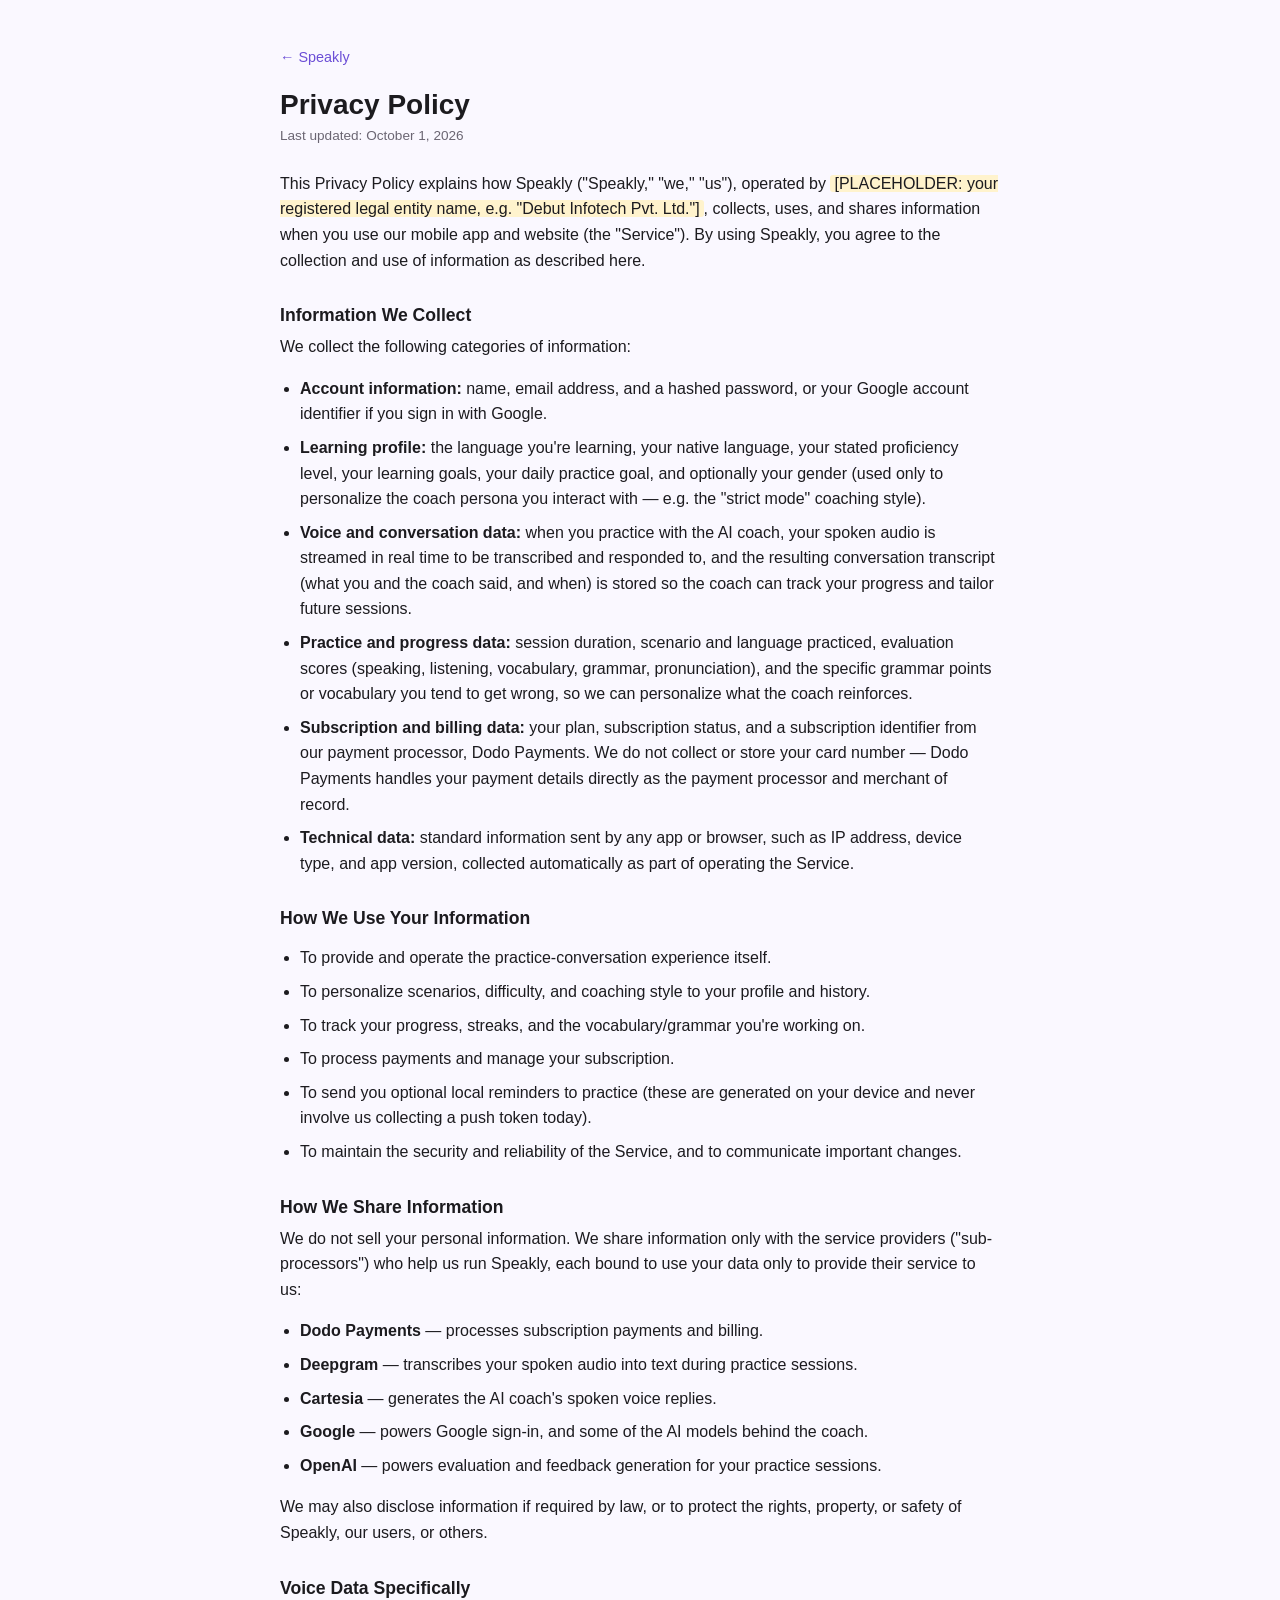
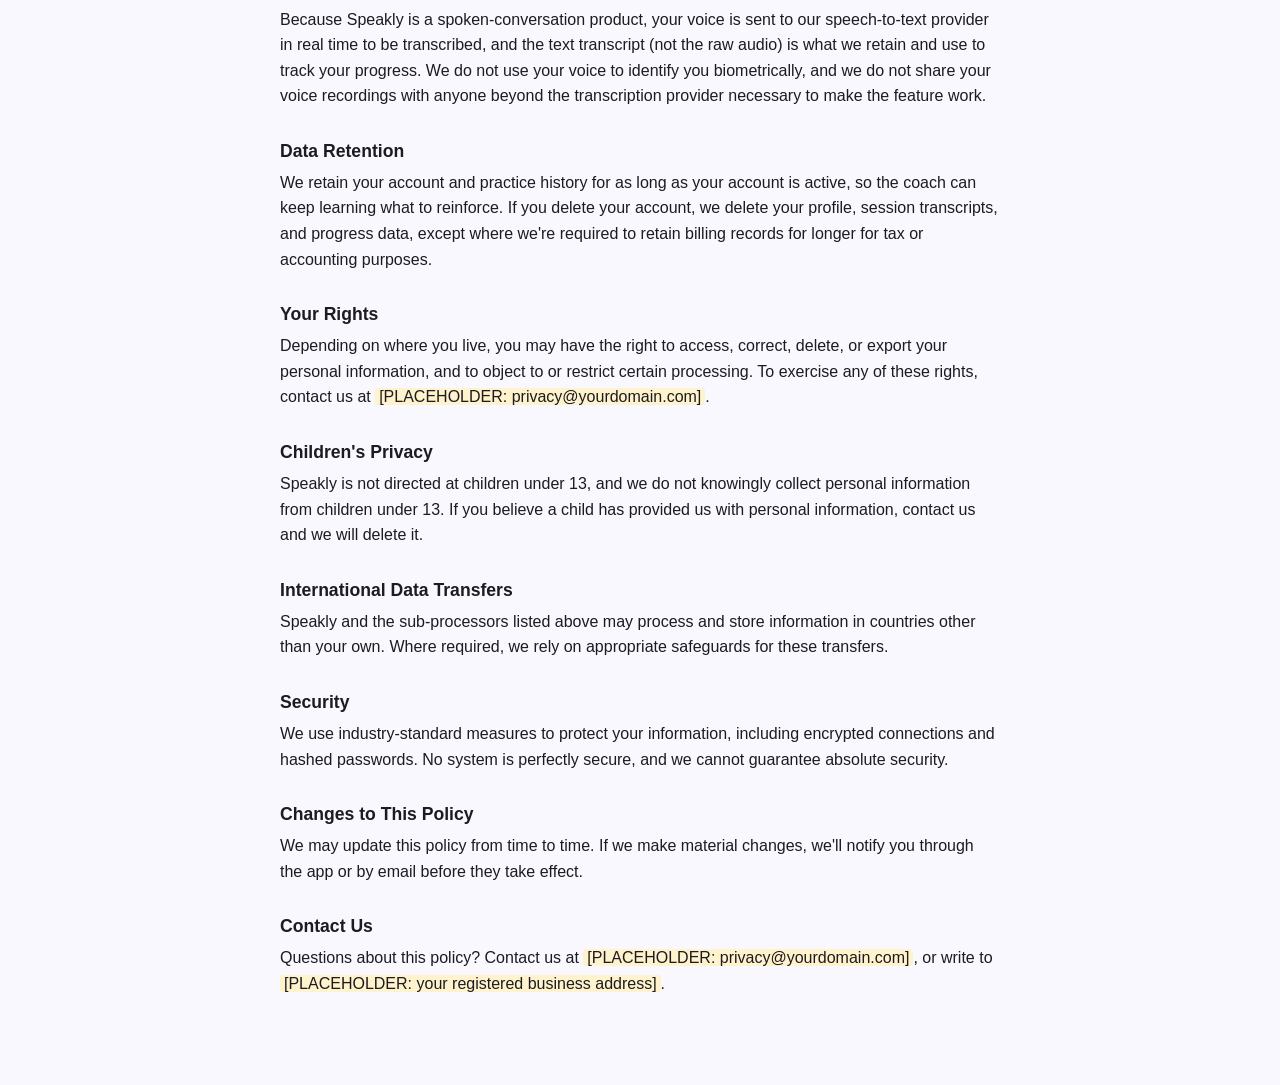
==== privacy.html @ e9f163b7 "Add Speakly privacy policy and terms of service pages" ====
<!doctype html>
<html lang="en">
<head>
<meta charset="utf-8">
<meta name="viewport" content="width=device-width, initial-scale=1">
<title>Privacy Policy — Speakly</title>
<link rel="stylesheet" href="styles.css">
</head>
<body>
<div class="wrap">
<a class="back" href="index.html">&larr; Speakly</a>
<h1>Privacy Policy</h1>
<p class="updated">Last updated: October 1, 2026</p>

<p>This Privacy Policy explains how Speakly ("Speakly," "we," "us"), operated by
<span class="placeholder">[PLACEHOLDER: your registered legal entity name, e.g. "Debut Infotech Pvt. Ltd."]</span>,
collects, uses, and shares information when you use our mobile app and website (the "Service").
By using Speakly, you agree to the collection and use of information as described here.</p>

<h2>Information We Collect</h2>
<p>We collect the following categories of information:</p>
<ul>
<li><strong>Account information:</strong> name, email address, and a hashed password, or your Google account identifier if you sign in with Google.</li>
<li><strong>Learning profile:</strong> the language you're learning, your native language, your stated proficiency level, your learning goals, your daily practice goal, and optionally your gender (used only to personalize the coach persona you interact with — e.g. the "strict mode" coaching style).</li>
<li><strong>Voice and conversation data:</strong> when you practice with the AI coach, your spoken audio is streamed in real time to be transcribed and responded to, and the resulting conversation transcript (what you and the coach said, and when) is stored so the coach can track your progress and tailor future sessions.</li>
<li><strong>Practice and progress data:</strong> session duration, scenario and language practiced, evaluation scores (speaking, listening, vocabulary, grammar, pronunciation), and the specific grammar points or vocabulary you tend to get wrong, so we can personalize what the coach reinforces.</li>
<li><strong>Subscription and billing data:</strong> your plan, subscription status, and a subscription identifier from our payment processor, Dodo Payments. We do not collect or store your card number — Dodo Payments handles your payment details directly as the payment processor and merchant of record.</li>
<li><strong>Technical data:</strong> standard information sent by any app or browser, such as IP address, device type, and app version, collected automatically as part of operating the Service.</li>
</ul>

<h2>How We Use Your Information</h2>
<ul>
<li>To provide and operate the practice-conversation experience itself.</li>
<li>To personalize scenarios, difficulty, and coaching style to your profile and history.</li>
<li>To track your progress, streaks, and the vocabulary/grammar you're working on.</li>
<li>To process payments and manage your subscription.</li>
<li>To send you optional local reminders to practice (these are generated on your device and never involve us collecting a push token today).</li>
<li>To maintain the security and reliability of the Service, and to communicate important changes.</li>
</ul>

<h2>How We Share Information</h2>
<p>We do not sell your personal information. We share information only with the service providers ("sub-processors") who help us run Speakly, each bound to use your data only to provide their service to us:</p>
<ul>
<li><strong>Dodo Payments</strong> — processes subscription payments and billing.</li>
<li><strong>Deepgram</strong> — transcribes your spoken audio into text during practice sessions.</li>
<li><strong>Cartesia</strong> — generates the AI coach's spoken voice replies.</li>
<li><strong>Google</strong> — powers Google sign-in, and some of the AI models behind the coach.</li>
<li><strong>OpenAI</strong> — powers evaluation and feedback generation for your practice sessions.</li>
</ul>
<p>We may also disclose information if required by law, or to protect the rights, property, or safety of Speakly, our users, or others.</p>

<h2>Voice Data Specifically</h2>
<p>Because Speakly is a spoken-conversation product, your voice is sent to our speech-to-text provider in real time to be transcribed, and the text transcript (not the raw audio) is what we retain and use to track your progress. We do not use your voice to identify you biometrically, and we do not share your voice recordings with anyone beyond the transcription provider necessary to make the feature work.</p>

<h2>Data Retention</h2>
<p>We retain your account and practice history for as long as your account is active, so the coach can keep learning what to reinforce. If you delete your account, we delete your profile, session transcripts, and progress data, except where we're required to retain billing records for longer for tax or accounting purposes.</p>

<h2>Your Rights</h2>
<p>Depending on where you live, you may have the right to access, correct, delete, or export your personal information, and to object to or restrict certain processing. To exercise any of these rights, contact us at
<span class="placeholder">[PLACEHOLDER: privacy@yourdomain.com]</span>.</p>

<h2>Children's Privacy</h2>
<p>Speakly is not directed at children under 13, and we do not knowingly collect personal information from children under 13. If you believe a child has provided us with personal information, contact us and we will delete it.</p>

<h2>International Data Transfers</h2>
<p>Speakly and the sub-processors listed above may process and store information in countries other than your own. Where required, we rely on appropriate safeguards for these transfers.</p>

<h2>Security</h2>
<p>We use industry-standard measures to protect your information, including encrypted connections and hashed passwords. No system is perfectly secure, and we cannot guarantee absolute security.</p>

<h2>Changes to This Policy</h2>
<p>We may update this policy from time to time. If we make material changes, we'll notify you through the app or by email before they take effect.</p>

<h2>Contact Us</h2>
<p>Questions about this policy? Contact us at <span class="placeholder">[PLACEHOLDER: privacy@yourdomain.com]</span>,
or write to <span class="placeholder">[PLACEHOLDER: your registered business address]</span>.</p>
</div>
</body>
</html>
---- styles.css ----
body {
  margin: 0;
  background: #faf8ff;
  color: #1c1b1f;
  font-family: -apple-system, BlinkMacSystemFont, "Segoe UI", Roboto, Helvetica, Arial, sans-serif;
}
.wrap {
  max-width: 720px;
  margin: 0 auto;
  padding: 48px 20px 80px;
}
h1 {
  font-size: 1.75rem;
  margin: 0 0 4px;
}
.updated {
  color: #6b6673;
  font-size: 0.85rem;
  margin: 0 0 24px;
}
h2 {
  font-size: 1.1rem;
  margin: 32px 0 8px;
}
p {
  line-height: 1.6;
  margin: 8px 0;
}
ul {
  line-height: 1.6;
  padding-left: 20px;
}
li {
  margin-bottom: 8px;
}
a {
  color: #6c4fd6;
}
.placeholder {
  background: #fff3cd;
  padding: 0 4px;
  border-radius: 3px;
}
.back {
  display: inline-block;
  margin-bottom: 24px;
  color: #6c4fd6;
  text-decoration: none;
  font-size: 0.9rem;
}
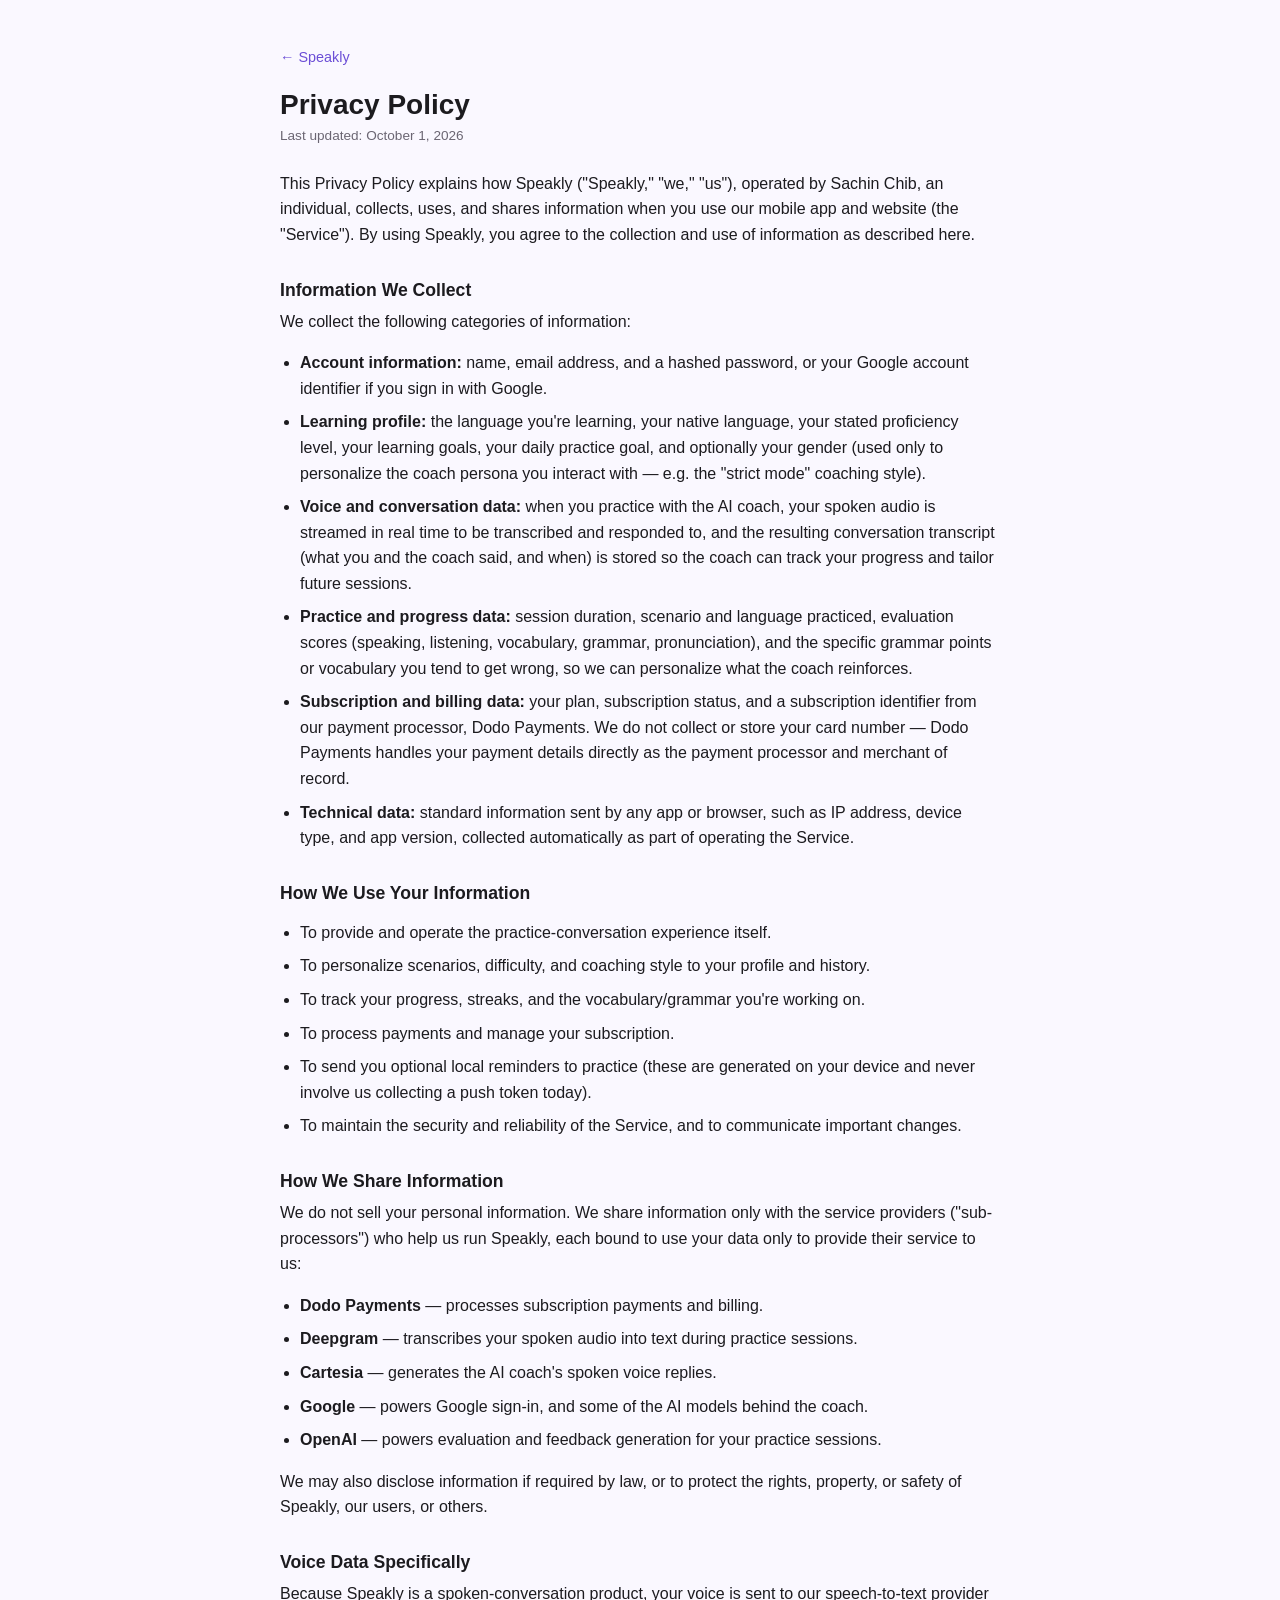
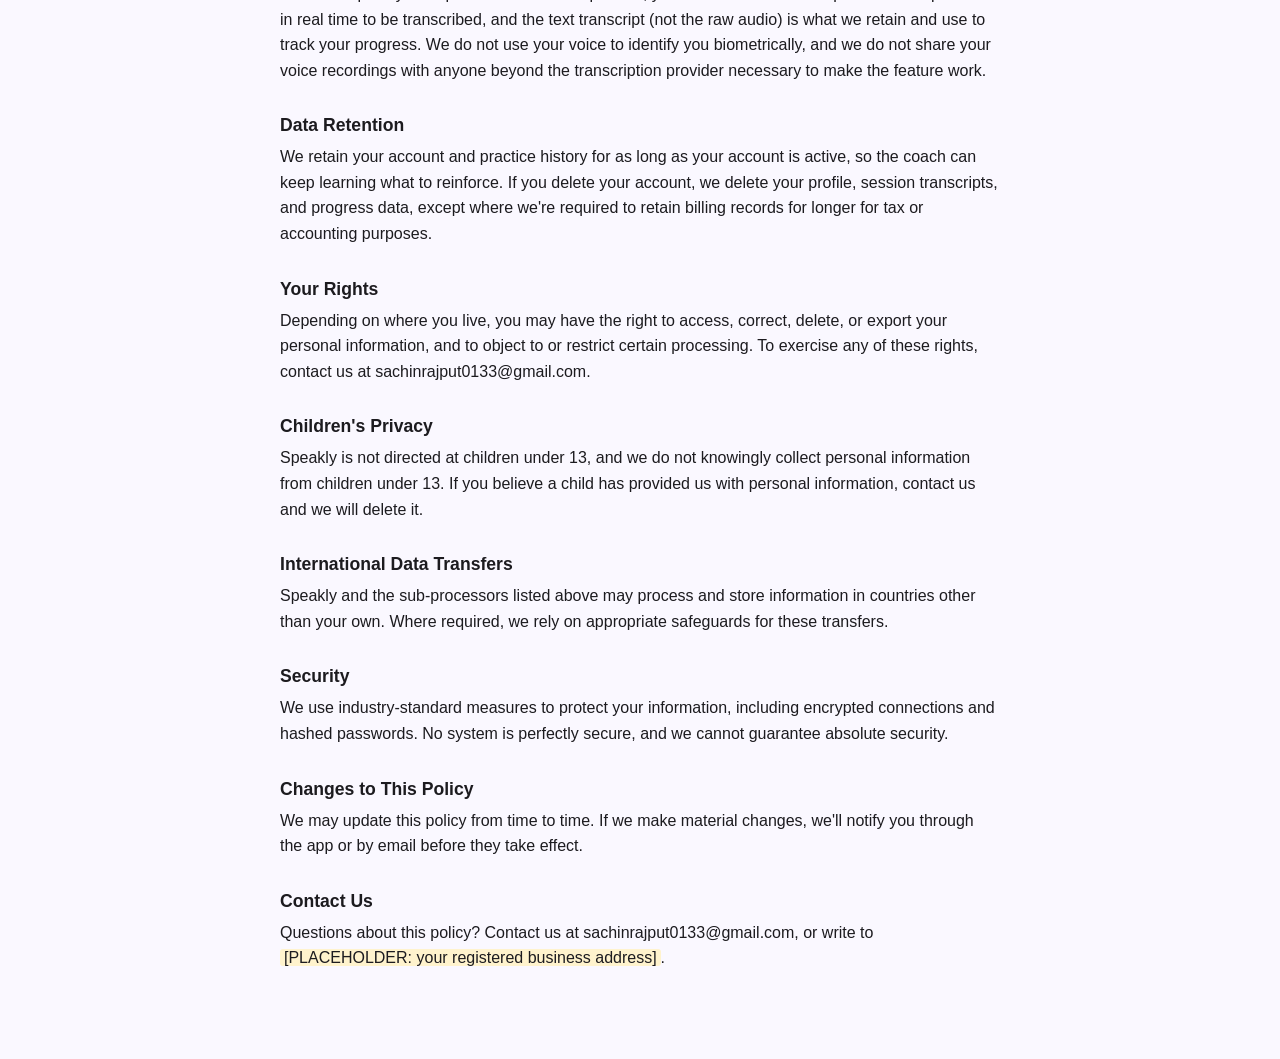
==== commit 24eb7e76: "Fill in operator name and contact email" ====
--- a/privacy.html
+++ b/privacy.html
@@ -13,8 +13,7 @@
 <p class="updated">Last updated: October 1, 2026</p>
 
 <p>This Privacy Policy explains how Speakly ("Speakly," "we," "us"), operated by
-<span class="placeholder">[PLACEHOLDER: your registered legal entity name, e.g. "Debut Infotech Pvt. Ltd."]</span>,
-collects, uses, and shares information when you use our mobile app and website (the "Service").
+Sachin Chib, an individual, collects, uses, and shares information when you use our mobile app and website (the "Service").
 By using Speakly, you agree to the collection and use of information as described here.</p>
 
 <h2>Information We Collect</h2>
@@ -56,8 +55,7 @@
 <p>We retain your account and practice history for as long as your account is active, so the coach can keep learning what to reinforce. If you delete your account, we delete your profile, session transcripts, and progress data, except where we're required to retain billing records for longer for tax or accounting purposes.</p>
 
 <h2>Your Rights</h2>
-<p>Depending on where you live, you may have the right to access, correct, delete, or export your personal information, and to object to or restrict certain processing. To exercise any of these rights, contact us at
-<span class="placeholder">[PLACEHOLDER: privacy@yourdomain.com]</span>.</p>
+<p>Depending on where you live, you may have the right to access, correct, delete, or export your personal information, and to object to or restrict certain processing. To exercise any of these rights, contact us at sachinrajput0133@gmail.com.</p>
 
 <h2>Children's Privacy</h2>
 <p>Speakly is not directed at children under 13, and we do not knowingly collect personal information from children under 13. If you believe a child has provided us with personal information, contact us and we will delete it.</p>
@@ -72,7 +70,7 @@
 <p>We may update this policy from time to time. If we make material changes, we'll notify you through the app or by email before they take effect.</p>
 
 <h2>Contact Us</h2>
-<p>Questions about this policy? Contact us at <span class="placeholder">[PLACEHOLDER: privacy@yourdomain.com]</span>,
+<p>Questions about this policy? Contact us at sachinrajput0133@gmail.com,
 or write to <span class="placeholder">[PLACEHOLDER: your registered business address]</span>.</p>
 </div>
 </body>
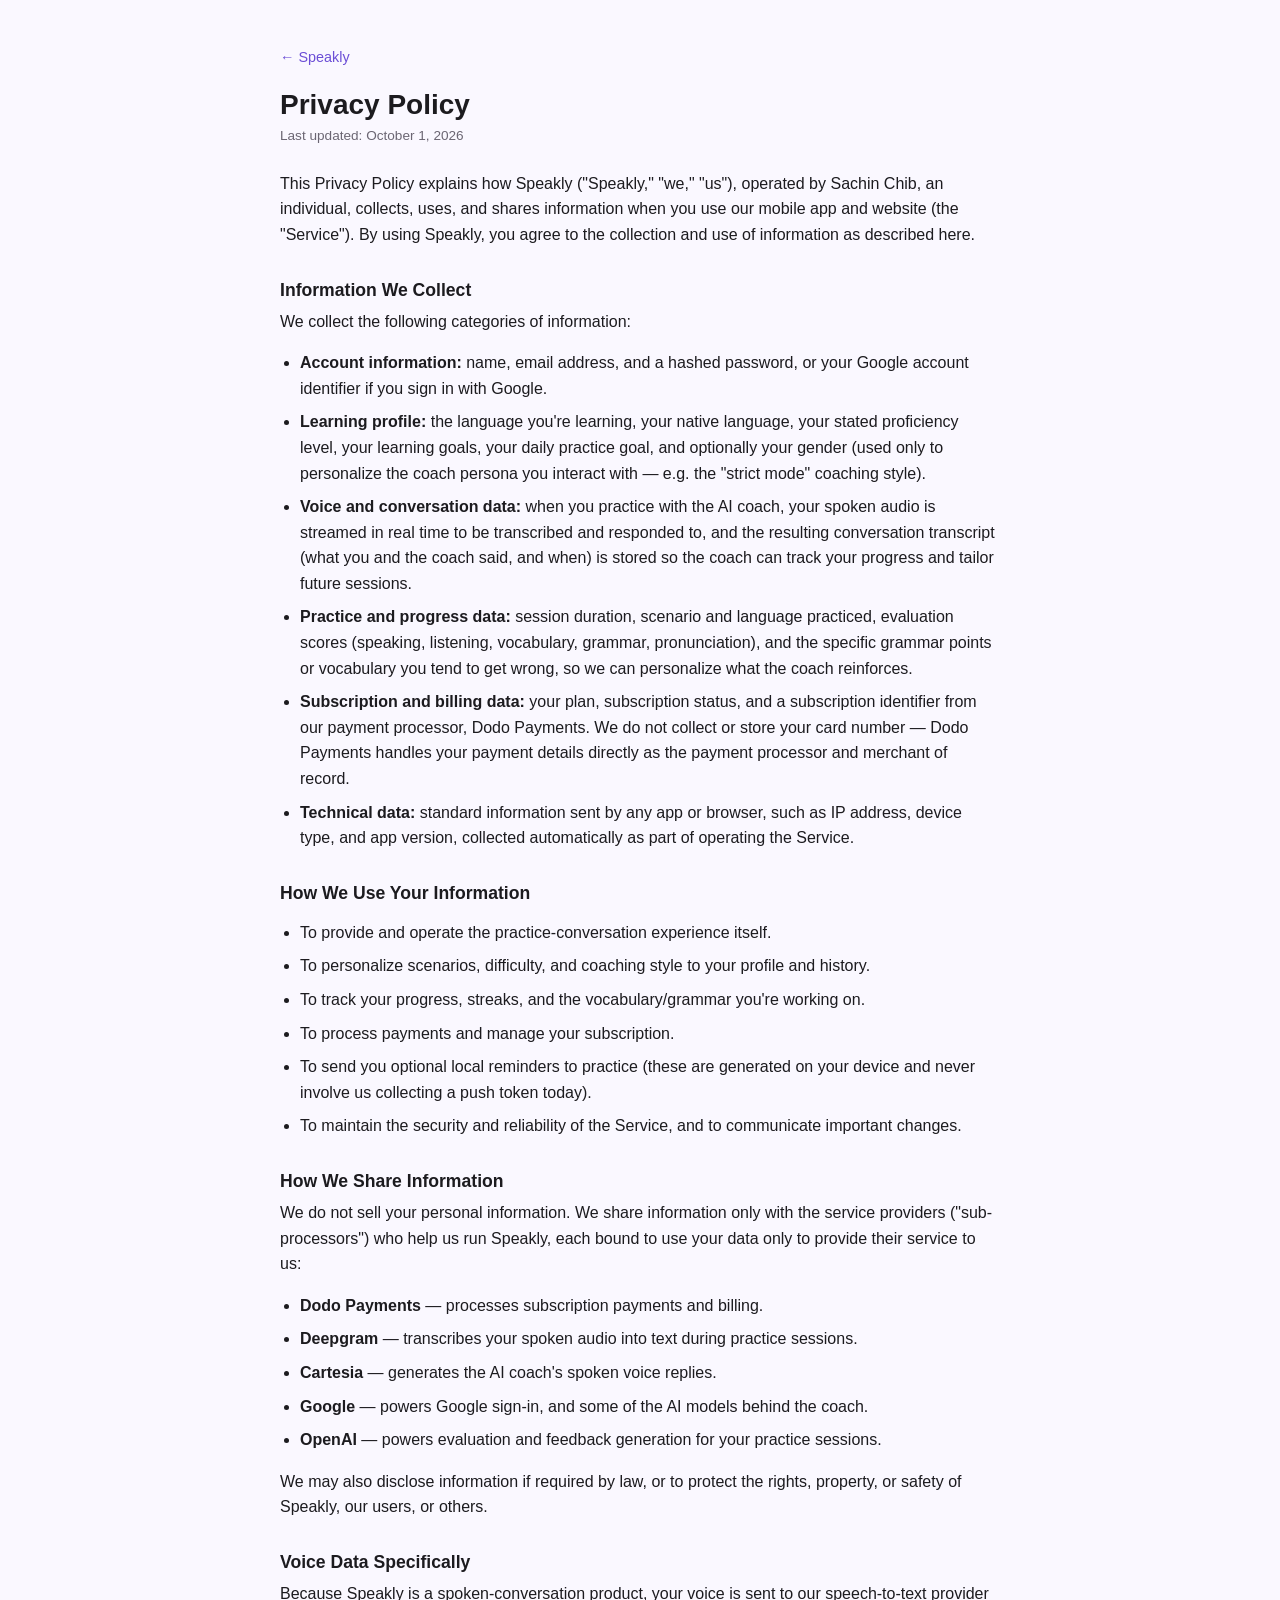
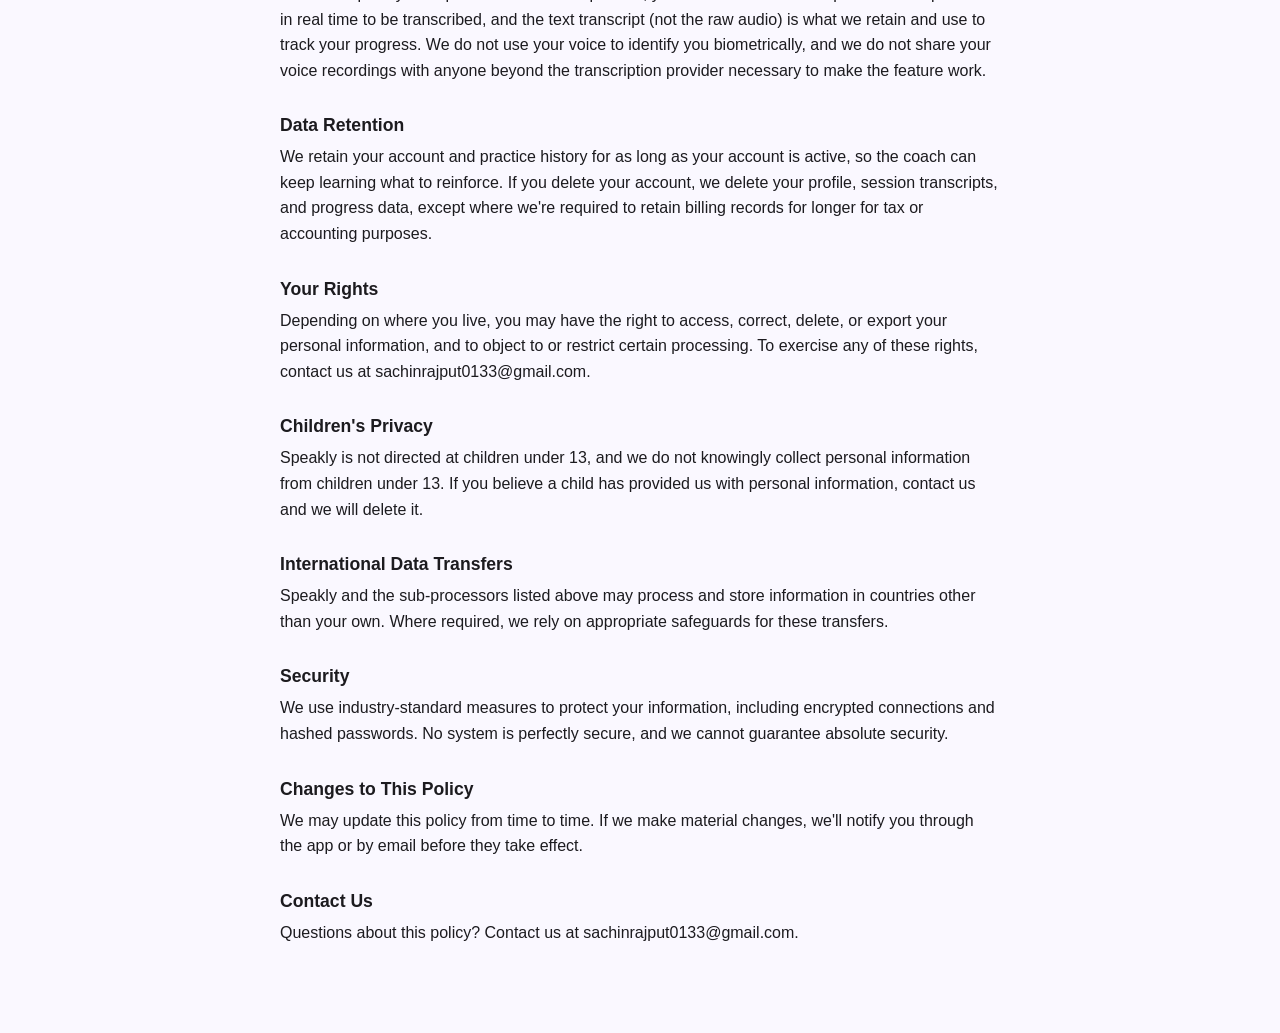
==== commit a27c0476: "Remove unregistered business address, not applicable for an individual" ====
--- a/privacy.html
+++ b/privacy.html
@@ -70,8 +70,7 @@
 <p>We may update this policy from time to time. If we make material changes, we'll notify you through the app or by email before they take effect.</p>
 
 <h2>Contact Us</h2>
-<p>Questions about this policy? Contact us at sachinrajput0133@gmail.com,
-or write to <span class="placeholder">[PLACEHOLDER: your registered business address]</span>.</p>
+<p>Questions about this policy? Contact us at sachinrajput0133@gmail.com.</p>
 </div>
 </body>
 </html>
